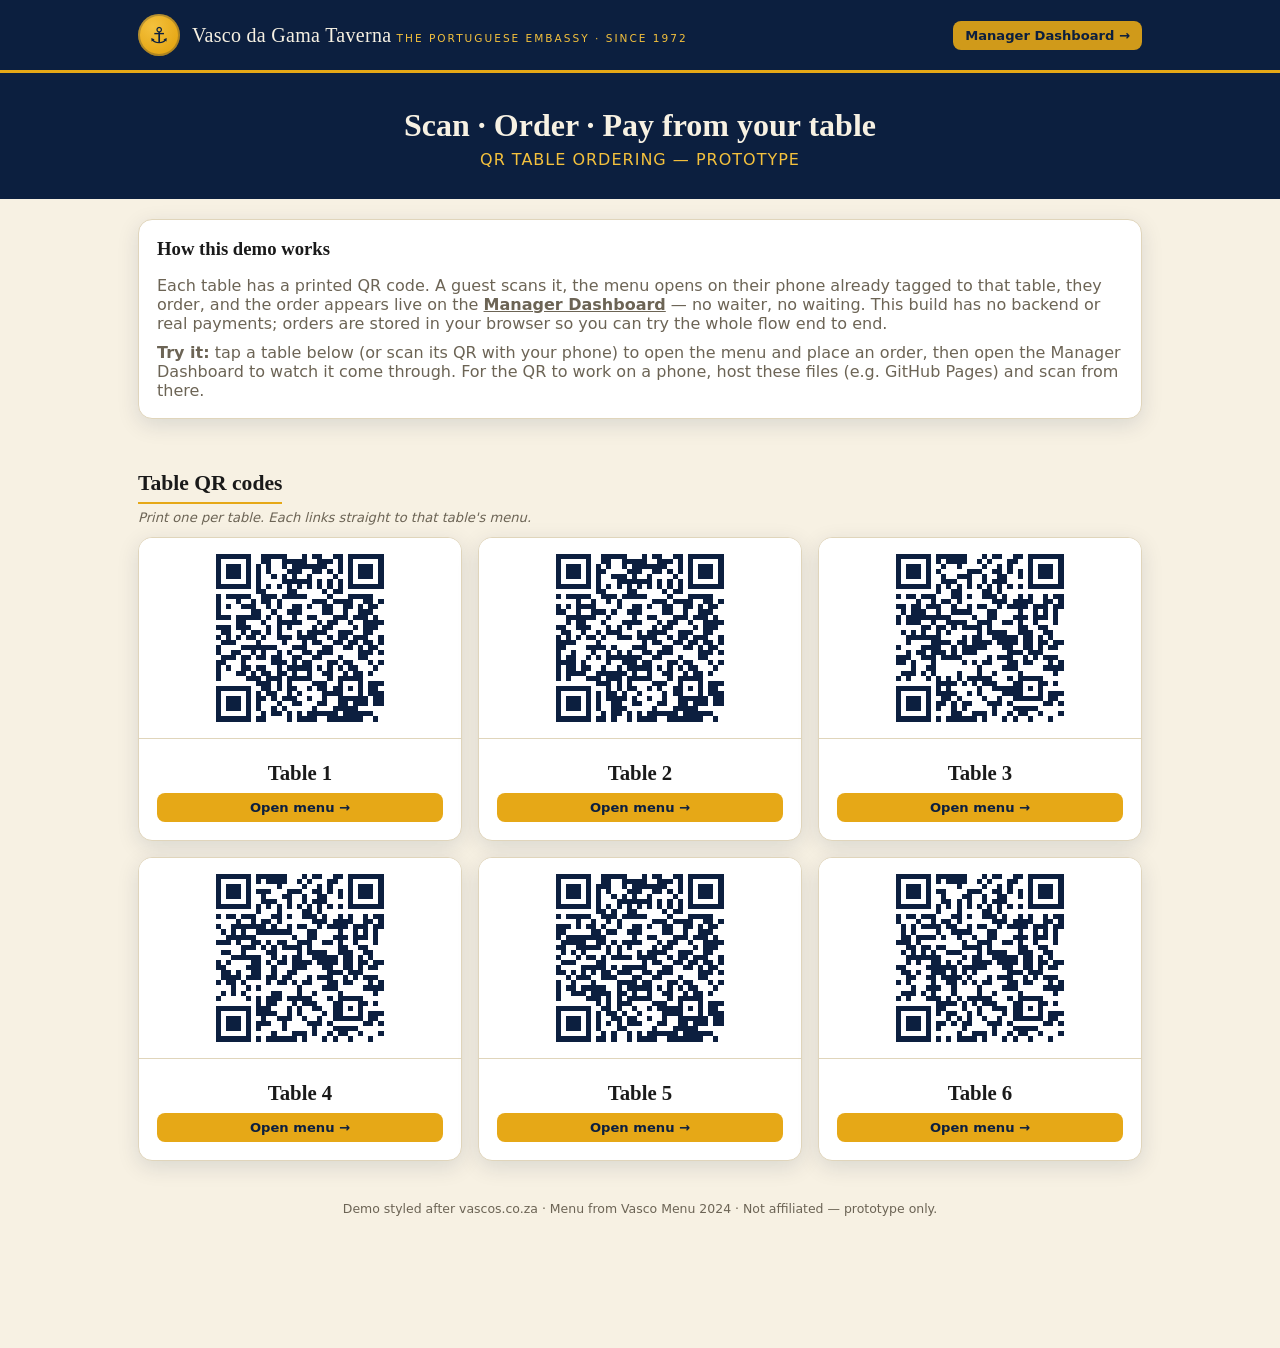
==== index.html @ 155b10b5 "Add QR table-ordering prototype themed after Vasco da Gama Taverna Frontend-only demo of the MVP cus" ====
<!DOCTYPE html>
<html lang="en">
<head>
  <meta charset="UTF-8" />
  <meta name="viewport" content="width=device-width, initial-scale=1.0" />
  <title>Vasco da Gama Taverna — Table Ordering</title>
  <link rel="icon" href="data:image/svg+xml,%3Csvg xmlns='http://www.w3.org/2000/svg' viewBox='0 0 32 32'%3E%3Ccircle cx='16' cy='16' r='15' fill='%23e6a817'/%3E%3Ctext x='16' y='23' font-size='18' text-anchor='middle'%3E%E2%9A%93%3C/text%3E%3C/svg%3E" />
  <link rel="stylesheet" href="assets/css/styles.css" />
</head>
<body>
  <header class="topbar">
    <div class="topbar-inner">
      <a class="brand" href="index.html">
        <span class="crest">⚓</span>
        <span>
          <span class="brand-name">Vasco da Gama Taverna</span>
          <span class="brand-sub">The Portuguese Embassy · Since 1972</span>
        </span>
      </a>
      <div class="topbar-meta">
        <a class="btn btn-gold btn-sm" href="manager.html">Manager Dashboard →</a>
      </div>
    </div>
  </header>

  <section class="hero">
    <h1>Scan · Order · Pay from your table</h1>
    <p>QR TABLE ORDERING — PROTOTYPE</p>
  </section>

  <main class="wrap">
    <div class="card" style="margin-bottom:26px;">
      <div class="card-body">
        <h3>How this demo works</h3>
        <p class="muted" style="margin-bottom:10px;">
          Each table has a printed QR code. A guest scans it, the menu opens on their
          phone already tagged to that table, they order, and the order appears live on
          the <a href="manager.html"><strong>Manager Dashboard</strong></a> — no waiter, no waiting.
          This build has no backend or real payments; orders are stored in your browser so
          you can try the whole flow end to end.
        </p>
        <p class="muted" style="margin:0;">
          <strong>Try it:</strong> tap a table below (or scan its QR with your phone) to open the
          menu and place an order, then open the Manager Dashboard to watch it come through.
          For the QR to work on a phone, host these files (e.g. GitHub Pages) and scan from there.
        </p>
      </div>
    </div>

    <h2 class="cat-title">Table QR codes</h2>
    <p class="cat-note">Print one per table. Each links straight to that table's menu.</p>
    <div class="cards" id="tableCards"></div>

    <p class="footer-note">
      Demo styled after vascos.co.za · Menu from Vasco Menu 2024 · Not affiliated — prototype only.
    </p>
  </main>

  <script src="assets/js/qrcode.min.js"></script>
  <script>
    // Build the absolute URL to order.html so scanned QRs resolve correctly.
    const base = location.href.replace(/index\.html.*$/, "").replace(/\/$/, "");
    const orderUrl = (t) => `${base}/order.html?table=${t}`;
    const TABLES = [1, 2, 3, 4, 5, 6];

    const grid = document.getElementById("tableCards");
    TABLES.forEach((t) => {
      const card = document.createElement("div");
      card.className = "card qr-card";
      card.innerHTML = `
        <div class="qr-box" id="qr-${t}"></div>
        <div class="card-body">
          <div class="tnum">Table ${t}</div>
          <a class="btn btn-gold btn-sm" style="margin-top:8px;width:100%;" href="${orderUrl(t)}">Open menu →</a>
        </div>`;
      grid.appendChild(card);
      new QRCode(card.querySelector(`#qr-${t}`), {
        text: orderUrl(t),
        width: 168,
        height: 168,
        colorDark: "#0c1f3f",
        colorLight: "#ffffff",
        correctLevel: QRCode.CorrectLevel.M
      });
    });
  </script>
</body>
</html>
---- assets/css/styles.css ----
/* ==========================================================================
   Vasco da Gama Taverna — ordering prototype theme
   Palette inspired by the venue: navy, brass/gold, cream, black tiles.
   ========================================================================== */
:root {
  --navy: #0c1f3f;
  --navy-2: #13294d;
  --gold: #e6a817;
  --gold-2: #f4c13d;
  --cream: #f7f1e3;
  --cream-2: #efe6cf;
  --ink: #1a1a1a;
  --muted: #6c6455;
  --line: #e0d5bb;
  --white: #ffffff;
  --red: #b4331f;
  --green: #2e7d4f;
  --shadow: 0 6px 22px rgba(12, 31, 63, 0.12);
}

* { box-sizing: border-box; }

body {
  margin: 0;
  font-family: "Segoe UI", system-ui, -apple-system, Roboto, Helvetica, Arial, sans-serif;
  color: var(--ink);
  background: var(--cream);
  -webkit-font-smoothing: antialiased;
}

h1, h2, h3, .brand-name { font-family: Georgia, "Times New Roman", serif; }

a { color: inherit; }

/* ---------- Top bar ---------- */
.topbar {
  background: var(--navy);
  color: var(--cream);
  border-bottom: 3px solid var(--gold);
}
.topbar-inner {
  max-width: 1040px;
  margin: 0 auto;
  padding: 14px 18px;
  display: flex;
  align-items: center;
  justify-content: space-between;
  gap: 12px;
}
.brand {
  display: flex;
  align-items: center;
  gap: 12px;
  text-decoration: none;
  color: var(--cream);
}
.crest {
  width: 42px;
  height: 42px;
  border-radius: 50%;
  background: radial-gradient(circle at 35% 30%, var(--gold-2), var(--gold) 70%);
  color: var(--navy);
  display: grid;
  place-items: center;
  font-size: 22px;
  box-shadow: inset 0 0 0 2px rgba(12, 31, 63, 0.25);
  flex: none;
}
.brand-name { font-size: 1.25rem; line-height: 1; letter-spacing: 0.3px; }
.brand-sub {
  font-size: 0.66rem;
  text-transform: uppercase;
  letter-spacing: 2px;
  color: var(--gold-2);
  margin-top: 3px;
}
.topbar-meta { text-align: right; font-size: 0.8rem; color: var(--cream); opacity: 0.9; }
.topbar-meta .pill {
  display: inline-block;
  background: var(--gold);
  color: var(--navy);
  font-weight: 700;
  padding: 3px 10px;
  border-radius: 999px;
  font-size: 0.8rem;
}

/* ---------- Layout ---------- */
.wrap { max-width: 1040px; margin: 0 auto; padding: 20px 18px 120px; }
.hero {
  background: var(--navy);
  color: var(--cream);
  text-align: center;
  padding: 34px 18px 30px;
}
.hero h1 { margin: 0 0 6px; font-size: 2rem; }
.hero p { margin: 0; color: var(--gold-2); letter-spacing: 1px; }

.muted { color: var(--muted); }
.center { text-align: center; }

/* ---------- Buttons ---------- */
.btn {
  border: none;
  border-radius: 10px;
  padding: 11px 18px;
  font-size: 0.95rem;
  font-weight: 700;
  cursor: pointer;
  text-decoration: none;
  display: inline-flex;
  align-items: center;
  justify-content: center;
  gap: 8px;
  transition: transform 0.05s ease, filter 0.15s ease;
}
.btn:active { transform: translateY(1px); }
.btn-gold { background: var(--gold); color: var(--navy); }
.btn-gold:hover { filter: brightness(1.05); }
.btn-navy { background: var(--navy); color: var(--cream); }
.btn-ghost { background: transparent; color: var(--navy); border: 1.5px solid var(--line); }
.btn-sm { padding: 7px 12px; font-size: 0.82rem; border-radius: 8px; }
.btn:disabled { opacity: 0.5; cursor: default; }

/* ---------- Cards / grid ---------- */
.cards { display: grid; grid-template-columns: repeat(auto-fit, minmax(240px, 1fr)); gap: 16px; }
.card {
  background: var(--white);
  border: 1px solid var(--line);
  border-radius: 14px;
  box-shadow: var(--shadow);
  overflow: hidden;
}
.card-body { padding: 18px; }
.card h3 { margin: 0 0 6px; }

/* ---------- Menu ---------- */
.cat-nav {
  position: sticky;
  top: 0;
  z-index: 5;
  background: var(--cream);
  border-bottom: 1px solid var(--line);
  padding: 10px 0;
  display: flex;
  gap: 8px;
  overflow-x: auto;
  -webkit-overflow-scrolling: touch;
}
.cat-nav a {
  white-space: nowrap;
  text-decoration: none;
  font-size: 0.82rem;
  font-weight: 700;
  color: var(--navy);
  background: var(--white);
  border: 1px solid var(--line);
  padding: 7px 12px;
  border-radius: 999px;
}
.cat-nav a:hover { background: var(--gold-2); }

.cat-title {
  font-size: 1.35rem;
  margin: 26px 0 4px;
  padding-bottom: 6px;
  border-bottom: 2px solid var(--gold);
  display: inline-block;
}
.cat-note { color: var(--muted); font-size: 0.82rem; margin: 2px 0 12px; font-style: italic; }

.menu-item {
  display: flex;
  gap: 14px;
  align-items: flex-start;
  padding: 14px 0;
  border-bottom: 1px dashed var(--line);
}
.menu-item .info { flex: 1; }
.menu-item .name { font-weight: 700; font-size: 1rem; }
.menu-item .desc { color: var(--muted); font-size: 0.85rem; margin-top: 3px; }
.menu-item .price { font-weight: 700; color: var(--navy); white-space: nowrap; }
.menu-item.unavail { opacity: 0.5; }
.menu-item .tag-out {
  display: inline-block;
  background: var(--red);
  color: #fff;
  font-size: 0.62rem;
  font-weight: 700;
  text-transform: uppercase;
  letter-spacing: 1px;
  padding: 2px 7px;
  border-radius: 4px;
  margin-left: 8px;
  vertical-align: middle;
}
.item-right { display: flex; flex-direction: column; align-items: flex-end; gap: 8px; }

/* qty stepper */
.stepper { display: inline-flex; align-items: center; border: 1px solid var(--line); border-radius: 8px; overflow: hidden; }
.stepper button {
  width: 30px; height: 30px; border: none; background: var(--cream-2);
  font-size: 1.1rem; font-weight: 700; cursor: pointer; color: var(--navy);
}
.stepper button:hover { background: var(--gold-2); }
.stepper .qty { min-width: 30px; text-align: center; font-weight: 700; }

/* ---------- Cart bar / drawer ---------- */
.cartbar {
  position: fixed;
  left: 0; right: 0; bottom: 0;
  background: var(--navy);
  color: var(--cream);
  padding: 12px 18px;
  display: flex;
  align-items: center;
  justify-content: space-between;
  gap: 12px;
  box-shadow: 0 -6px 20px rgba(0,0,0,0.2);
  transform: translateY(120%);
  transition: transform 0.25s ease;
  z-index: 20;
}
.cartbar.show { transform: translateY(0); }
.cartbar .count {
  background: var(--gold); color: var(--navy);
  border-radius: 999px; padding: 2px 9px; font-weight: 700; font-size: 0.85rem;
}

.drawer-backdrop {
  position: fixed; inset: 0; background: rgba(12,31,63,0.55);
  opacity: 0; pointer-events: none; transition: opacity 0.2s ease; z-index: 30;
}
.drawer-backdrop.show { opacity: 1; pointer-events: auto; }
.drawer {
  position: fixed; top: 0; right: 0; bottom: 0; width: min(420px, 92vw);
  background: var(--cream); z-index: 40; transform: translateX(100%);
  transition: transform 0.25s ease; display: flex; flex-direction: column;
  box-shadow: -8px 0 28px rgba(0,0,0,0.25);
}
.drawer.show { transform: translateX(0); }
.drawer-head {
  background: var(--navy); color: var(--cream); padding: 16px 18px;
  display: flex; justify-content: space-between; align-items: center;
}
.drawer-head h2 { margin: 0; font-size: 1.2rem; }
.drawer-close { background: none; border: none; color: var(--cream); font-size: 1.6rem; cursor: pointer; line-height: 1; }
.drawer-body { flex: 1; overflow-y: auto; padding: 14px 18px; }
.drawer-foot { padding: 16px 18px; border-top: 1px solid var(--line); background: var(--cream-2); }

.cart-row { display: flex; gap: 10px; align-items: flex-start; padding: 12px 0; border-bottom: 1px dashed var(--line); }
.cart-row .cinfo { flex: 1; }
.cart-row .cname { font-weight: 700; font-size: 0.95rem; }
.cart-row .cprice { color: var(--muted); font-size: 0.82rem; }
.cart-empty { text-align: center; color: var(--muted); padding: 40px 10px; }

.totals { display: flex; justify-content: space-between; font-size: 1.15rem; font-weight: 700; margin-bottom: 12px; }
.field { margin-bottom: 12px; }
.field label { display: block; font-size: 0.8rem; font-weight: 700; margin-bottom: 4px; color: var(--navy); }
.field input, .field textarea {
  width: 100%; border: 1px solid var(--line); border-radius: 8px; padding: 9px 11px;
  font-family: inherit; font-size: 0.9rem; background: #fff;
}

/* ---------- Manager dashboard ---------- */
.dash-head { display: flex; flex-wrap: wrap; align-items: center; justify-content: space-between; gap: 12px; margin-bottom: 6px; }
.tabs { display: flex; gap: 8px; margin: 16px 0 20px; border-bottom: 1px solid var(--line); }
.tab {
  background: none; border: none; padding: 10px 4px; margin-right: 12px;
  font-size: 0.95rem; font-weight: 700; color: var(--muted); cursor: pointer;
  border-bottom: 3px solid transparent;
}
.tab.active { color: var(--navy); border-bottom-color: var(--gold); }

.orders-grid { display: grid; grid-template-columns: repeat(auto-fill, minmax(280px, 1fr)); gap: 16px; }
.order-card {
  background: #fff; border: 1px solid var(--line); border-left: 6px solid var(--gold);
  border-radius: 12px; box-shadow: var(--shadow); overflow: hidden;
}
.order-card.s-Received { border-left-color: var(--gold); }
.order-card.s-Preparing { border-left-color: #d98324; }
.order-card.s-Ready { border-left-color: var(--green); }
.order-card.s-Served { border-left-color: #3d6fb4; }
.order-card.s-Closed { border-left-color: #9a9a9a; opacity: 0.72; }

.order-top { display: flex; justify-content: space-between; align-items: baseline; padding: 14px 16px 6px; }
.order-table { font-family: Georgia, serif; font-size: 1.25rem; font-weight: 700; }
.order-ref { color: var(--muted); font-size: 0.78rem; }
.status-chip {
  font-size: 0.7rem; font-weight: 800; text-transform: uppercase; letter-spacing: 1px;
  padding: 4px 10px; border-radius: 999px; color: #fff; background: var(--gold); align-self: center;
}
.status-chip.s-Received { background: var(--gold); color: var(--navy); }
.status-chip.s-Preparing { background: #d98324; }
.status-chip.s-Ready { background: var(--green); }
.status-chip.s-Served { background: #3d6fb4; }
.status-chip.s-Closed { background: #9a9a9a; }

.order-items { padding: 4px 16px 10px; }
.order-items li { list-style: none; display: flex; justify-content: space-between; font-size: 0.88rem; padding: 3px 0; }
.order-items li span:first-child { color: var(--ink); }
.order-note { padding: 0 16px 8px; font-size: 0.82rem; color: var(--muted); font-style: italic; }
.order-foot { display: flex; gap: 8px; align-items: center; padding: 12px 16px; border-top: 1px solid var(--line); background: var(--cream); }
.order-total { font-weight: 700; margin-left: auto; }
.order-time { font-size: 0.72rem; color: var(--muted); padding: 0 16px 10px; }

.empty-state { text-align: center; padding: 60px 20px; color: var(--muted); }
.empty-state .big { font-size: 2.4rem; margin-bottom: 8px; }

/* menu management list */
.mm-cat { margin-top: 22px; }
.mm-row { display: flex; align-items: center; justify-content: space-between; gap: 12px; padding: 11px 0; border-bottom: 1px dashed var(--line); }
.mm-row .mm-name { font-weight: 600; }
.mm-row .mm-price { color: var(--muted); font-size: 0.85rem; }

/* toggle switch */
.switch { position: relative; display: inline-block; width: 48px; height: 26px; flex: none; }
.switch input { opacity: 0; width: 0; height: 0; }
.slider { position: absolute; cursor: pointer; inset: 0; background: #c9c0a8; border-radius: 999px; transition: 0.2s; }
.slider::before { content: ""; position: absolute; height: 20px; width: 20px; left: 3px; top: 3px; background: #fff; border-radius: 50%; transition: 0.2s; }
.switch input:checked + .slider { background: var(--green); }
.switch input:checked + .slider::before { transform: translateX(22px); }

/* ---------- QR / table cards on landing ---------- */
.qr-card { text-align: center; }
.qr-card .qr-box { display: grid; place-items: center; padding: 16px; background: #fff; }
.qr-card .qr-box img, .qr-card .qr-box canvas { width: 168px; height: 168px; }
.qr-card .tnum { font-family: Georgia, serif; font-size: 1.3rem; font-weight: 700; margin-top: 4px; }
.qr-card .card-body { border-top: 1px solid var(--line); }

.toast {
  position: fixed; bottom: 20px; left: 50%; transform: translateX(-50%) translateY(140%);
  background: var(--green); color: #fff; padding: 12px 20px; border-radius: 10px;
  font-weight: 700; box-shadow: var(--shadow); z-index: 60; transition: transform 0.3s ease;
}
.toast.show { transform: translateX(-50%) translateY(0); }

.footer-note { text-align: center; color: var(--muted); font-size: 0.78rem; margin-top: 40px; }

@media (max-width: 560px) {
  .brand-sub { display: none; }
  .hero h1 { font-size: 1.6rem; }
}
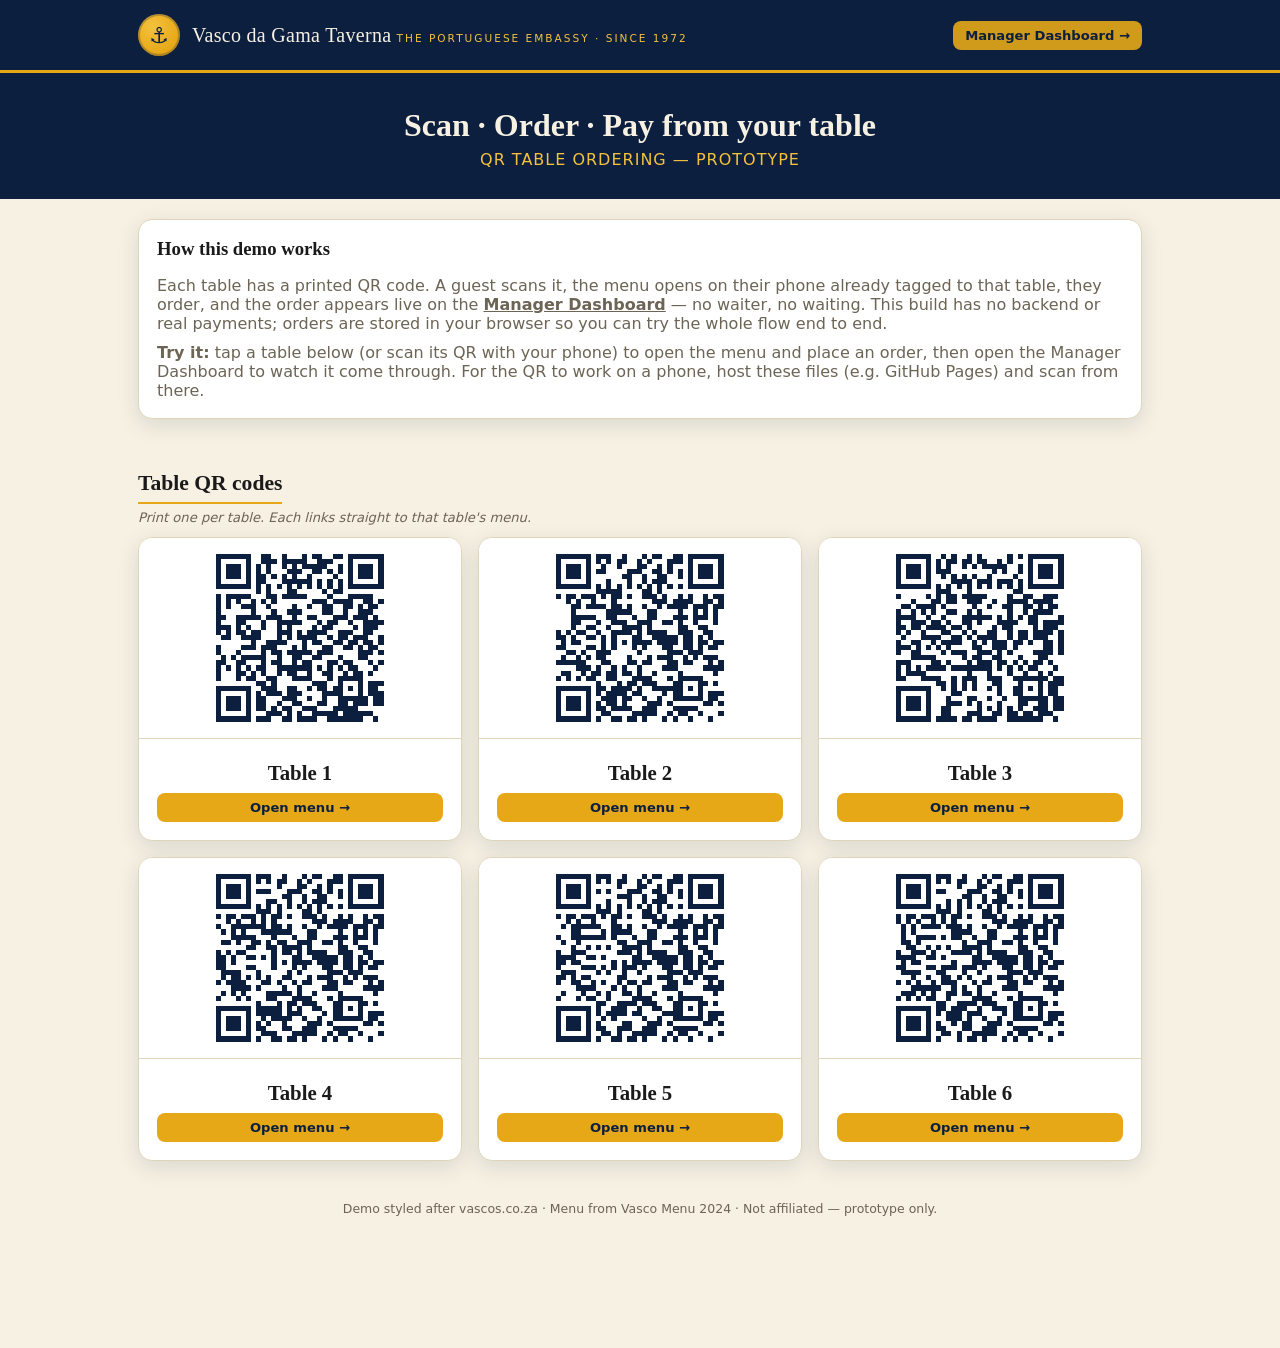
==== commit c494ee02: "Fix stale-asset caching and guard raw metadata notes - Add ?v=4 cache-busting to all CSS/JS includes" ====
--- a/index.html
+++ b/index.html
@@ -5,7 +5,7 @@
   <meta name="viewport" content="width=device-width, initial-scale=1.0" />
   <title>Vasco da Gama Taverna — Table Ordering</title>
   <link rel="icon" href="data:image/svg+xml,%3Csvg xmlns='http://www.w3.org/2000/svg' viewBox='0 0 32 32'%3E%3Ccircle cx='16' cy='16' r='15' fill='%23e6a817'/%3E%3Ctext x='16' y='23' font-size='18' text-anchor='middle'%3E%E2%9A%93%3C/text%3E%3C/svg%3E" />
-  <link rel="stylesheet" href="assets/css/styles.css" />
+  <link rel="stylesheet" href="assets/css/styles.css?v=4" />
 </head>
 <body>
   <header class="topbar">
@@ -56,7 +56,7 @@
     </p>
   </main>
 
-  <script src="assets/js/qrcode.min.js"></script>
+  <script src="assets/js/qrcode.min.js?v=4"></script>
   <script>
     // Build the absolute URL to order.html so scanned QRs resolve correctly.
     const base = location.href.replace(/index\.html.*$/, "").replace(/\/$/, "");
--- a/assets/css/styles.css
+++ b/assets/css/styles.css
@@ -337,6 +337,78 @@
 
 .footer-note { text-align: center; color: var(--muted); font-size: 0.78rem; margin-top: 40px; }
 
+/* ---------- Customer order tracker ---------- */
+.trackbar { display: none; flex-direction: column; gap: 12px; margin: 14px 0 6px; }
+.trackbar.show { display: flex; }
+.track-card {
+  background: var(--navy); color: var(--cream); border-radius: 14px;
+  padding: 16px 18px; box-shadow: var(--shadow); border: 1px solid rgba(230,168,23,0.35);
+}
+.track-head { display: flex; justify-content: space-between; align-items: center; gap: 12px; margin-bottom: 16px; }
+.track-title { font-family: Georgia, serif; font-size: 1.1rem; line-height: 1; }
+.track-ref { font-size: 0.74rem; color: var(--gold-2); margin-top: 4px; }
+
+.steps { display: flex; }
+.step { flex: 1; text-align: center; position: relative; font-size: 0.64rem; color: rgba(247,241,227,0.5); }
+.step .bar {
+  position: absolute; top: 10px; left: -50%; width: 100%; height: 3px;
+  background: rgba(247,241,227,0.22); z-index: 0;
+}
+.step:first-child .bar { display: none; }
+.step .dot {
+  position: relative; z-index: 1; width: 22px; height: 22px; border-radius: 50%;
+  background: rgba(247,241,227,0.22); margin: 0 auto 6px; display: grid; place-items: center;
+  font-size: 0.66rem; color: var(--navy); font-weight: 800;
+}
+.step span.label { position: relative; z-index: 1; }
+.step.done .bar { background: var(--gold); }
+.step.done .dot { background: var(--gold); }
+.step.done, .step.current { color: var(--cream); }
+.step.current .bar { background: var(--gold); }
+.step.current .dot {
+  background: var(--gold-2); box-shadow: 0 0 0 4px rgba(244,193,61,0.28);
+  animation: pulse 1.6s ease-in-out infinite;
+}
+@keyframes pulse {
+  0%, 100% { box-shadow: 0 0 0 4px rgba(244,193,61,0.28); }
+  50% { box-shadow: 0 0 0 7px rgba(244,193,61,0.12); }
+}
+
+/* customer: table summary + bill */
+.track-summary { background: linear-gradient(180deg, #13294d, var(--navy)); border-color: var(--gold); }
+.track-summary .track-title { font-size: 1.15rem; }
+.track-round.is-closed { opacity: 0.72; }
+.bill-flag { font-weight: 800; font-size: 0.72rem; text-transform: uppercase; letter-spacing: 1px; padding: 6px 12px; border-radius: 999px; white-space: nowrap; }
+.bill-flag.pending { background: var(--gold); color: var(--navy); }
+.bill-flag.paid { background: var(--green); color: #fff; }
+.bill-pending-note { margin-top: 12px; font-size: 0.86rem; color: var(--cream); border-top: 1px solid rgba(247,241,227,0.15); padding-top: 12px; }
+.bill-pending-note strong, .track-ref strong { color: var(--gold-2); }
+.bill-done { margin-top: 12px; font-size: 0.9rem; color: var(--cream); border-top: 1px solid rgba(247,241,227,0.15); padding-top: 12px; }
+.bill-done .btn-ghost { color: var(--cream); border-color: rgba(247,241,227,0.4); }
+
+/* customer: bill drawer (view before requesting) */
+.bill-view-head { font-size: 0.85rem; color: var(--muted); margin-bottom: 10px; }
+.bill-lines { list-style: none; margin: 0 0 12px; padding: 0; }
+.bill-lines li { display: flex; justify-content: space-between; gap: 12px; padding: 9px 0; border-bottom: 1px dashed var(--line); font-size: 0.95rem; }
+.bill-total-row { display: flex; justify-content: space-between; font-size: 1.25rem; font-weight: 700; color: var(--navy); padding-top: 8px; }
+.bill-paid-line { text-align: center; font-weight: 700; color: var(--green); font-size: 1.05rem; }
+.bill-pending-line { text-align: center; font-weight: 600; color: var(--navy); font-size: 0.9rem; }
+
+/* manager: bill-to-settle cards */
+#billsAlerts { display: grid; gap: 14px; margin-bottom: 18px; }
+.bill-card {
+  background: #fff; border: 1px solid var(--gold); border-left: 6px solid var(--gold);
+  border-radius: 12px; box-shadow: var(--shadow); overflow: hidden;
+  animation: billpop 0.25s ease;
+}
+@keyframes billpop { from { transform: scale(0.99); opacity: 0.6; } to { transform: scale(1); opacity: 1; } }
+.bill-card-head { display: flex; align-items: center; justify-content: space-between; gap: 12px; padding: 14px 16px 8px; }
+.bill-badge { background: var(--gold); color: var(--navy); font-weight: 800; font-size: 0.72rem; text-transform: uppercase; letter-spacing: 1px; padding: 4px 10px; border-radius: 999px; margin-right: 10px; }
+.bill-table { font-family: Georgia, serif; font-size: 1.2rem; font-weight: 700; }
+.bill-grand { font-family: Georgia, serif; font-size: 1.5rem; font-weight: 700; color: var(--navy); }
+.bill-card-foot { padding: 10px 16px 14px; border-top: 1px solid var(--line); background: var(--cream); }
+.bill-card-foot .btn { width: 100%; }
+
 @media (max-width: 560px) {
   .brand-sub { display: none; }
   .hero h1 { font-size: 1.6rem; }
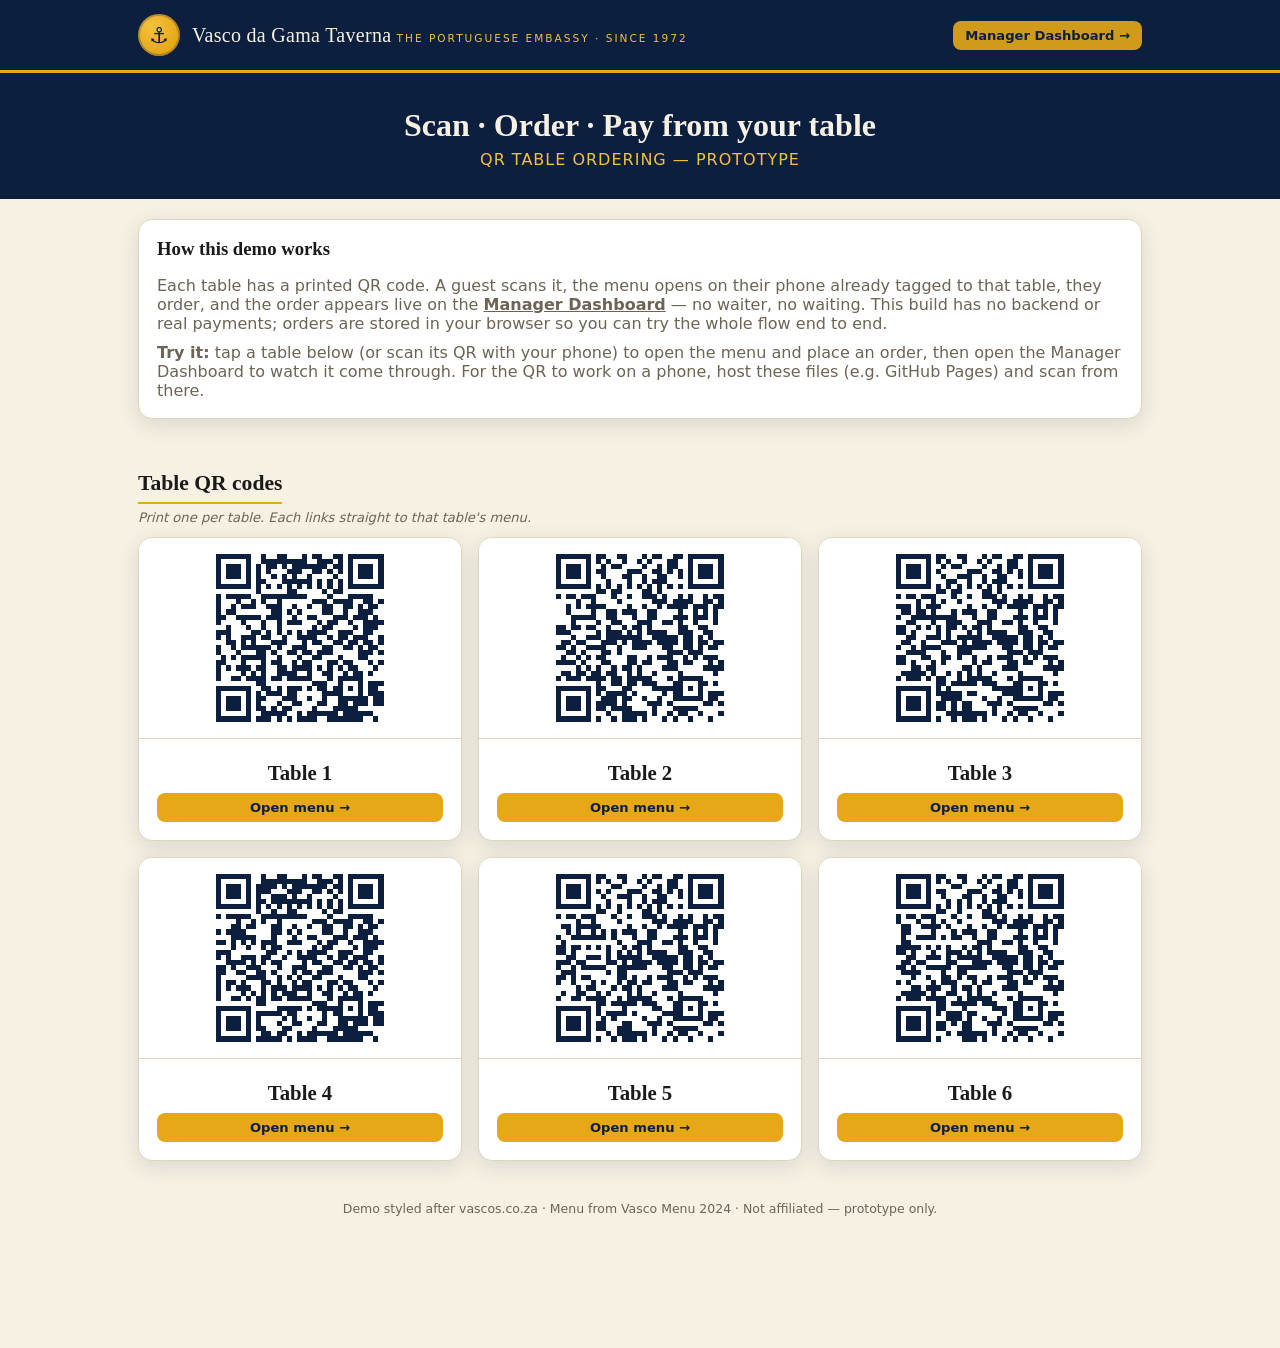
==== commit 79d99e0f: "Deploy v5 (cache-busting + note fix)" ====
--- a/index.html
+++ b/index.html
@@ -5,7 +5,7 @@
   <meta name="viewport" content="width=device-width, initial-scale=1.0" />
   <title>Vasco da Gama Taverna — Table Ordering</title>
   <link rel="icon" href="data:image/svg+xml,%3Csvg xmlns='http://www.w3.org/2000/svg' viewBox='0 0 32 32'%3E%3Ccircle cx='16' cy='16' r='15' fill='%23e6a817'/%3E%3Ctext x='16' y='23' font-size='18' text-anchor='middle'%3E%E2%9A%93%3C/text%3E%3C/svg%3E" />
-  <link rel="stylesheet" href="assets/css/styles.css?v=4" />
+  <link rel="stylesheet" href="assets/css/styles.css?v=5" />
 </head>
 <body>
   <header class="topbar">
@@ -56,7 +56,7 @@
     </p>
   </main>
 
-  <script src="assets/js/qrcode.min.js?v=4"></script>
+  <script src="assets/js/qrcode.min.js?v=5"></script>
   <script>
     // Build the absolute URL to order.html so scanned QRs resolve correctly.
     const base = location.href.replace(/index\.html.*$/, "").replace(/\/$/, "");
